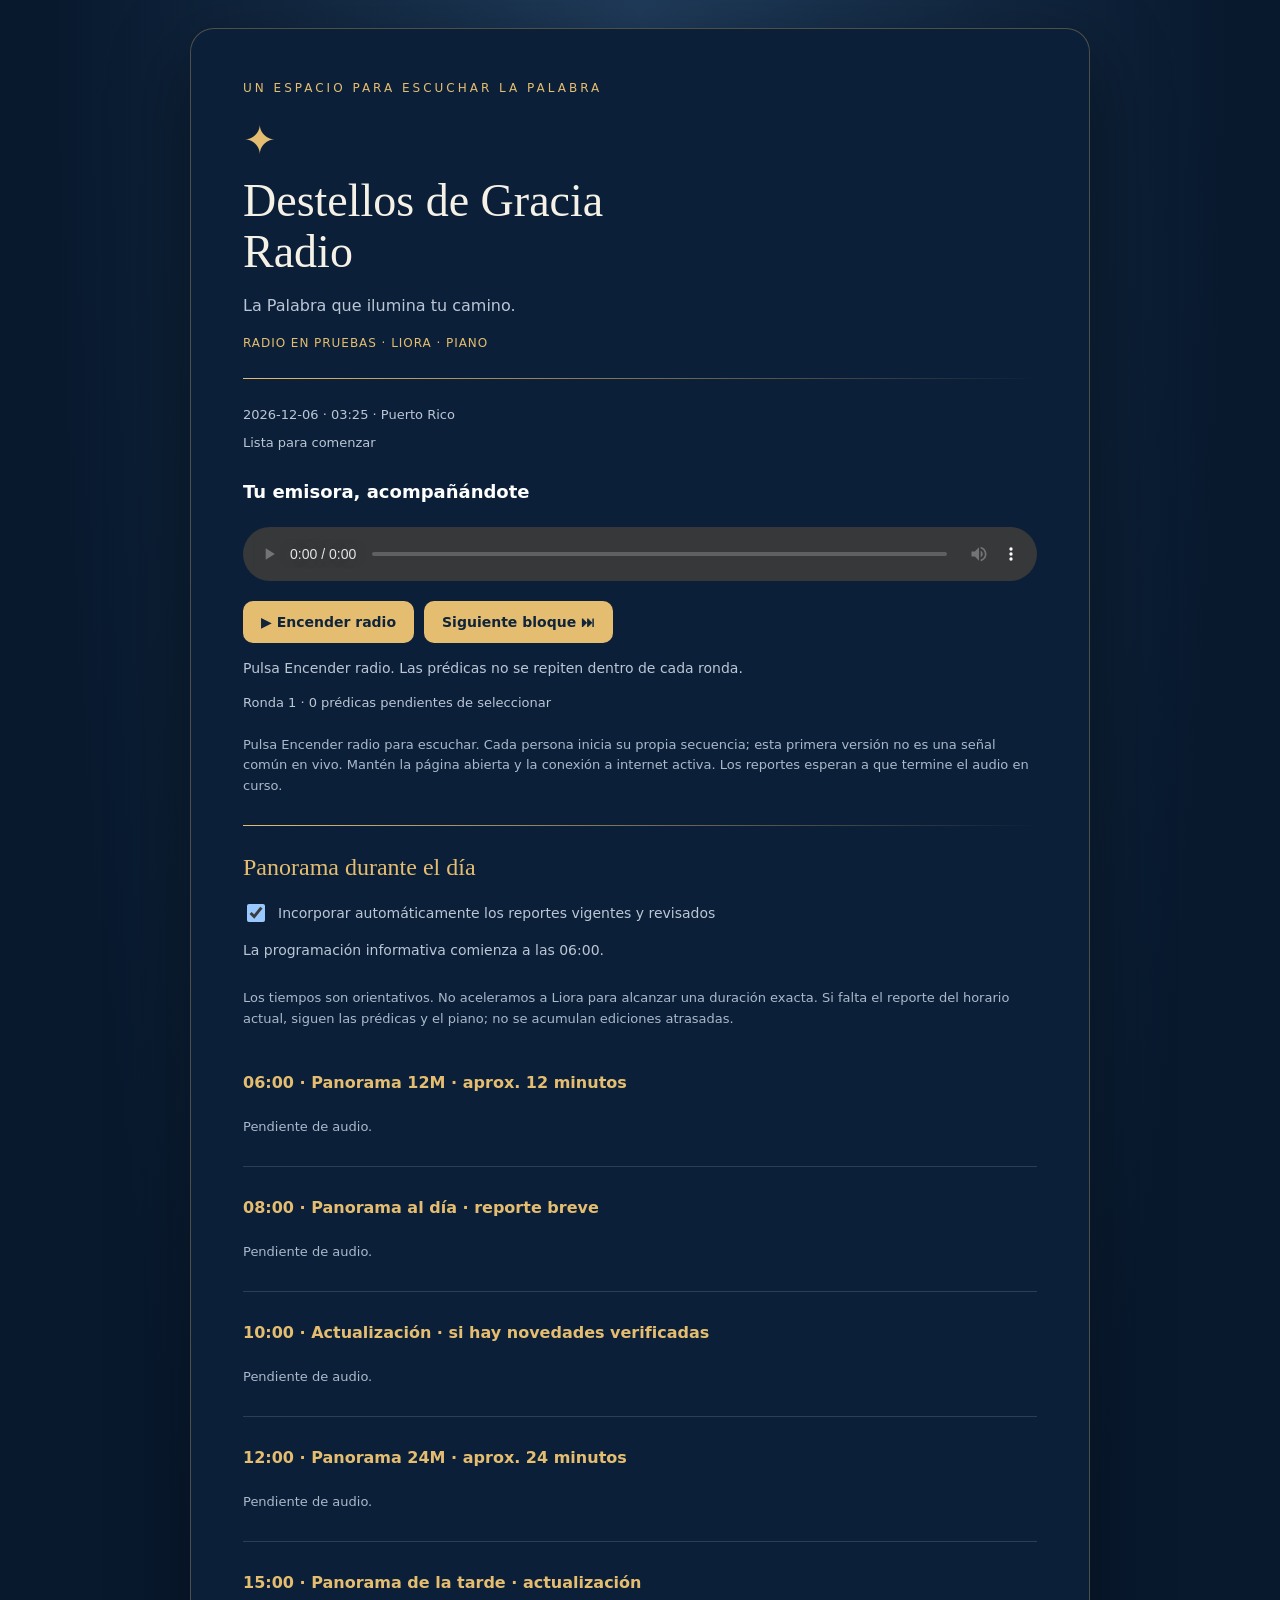
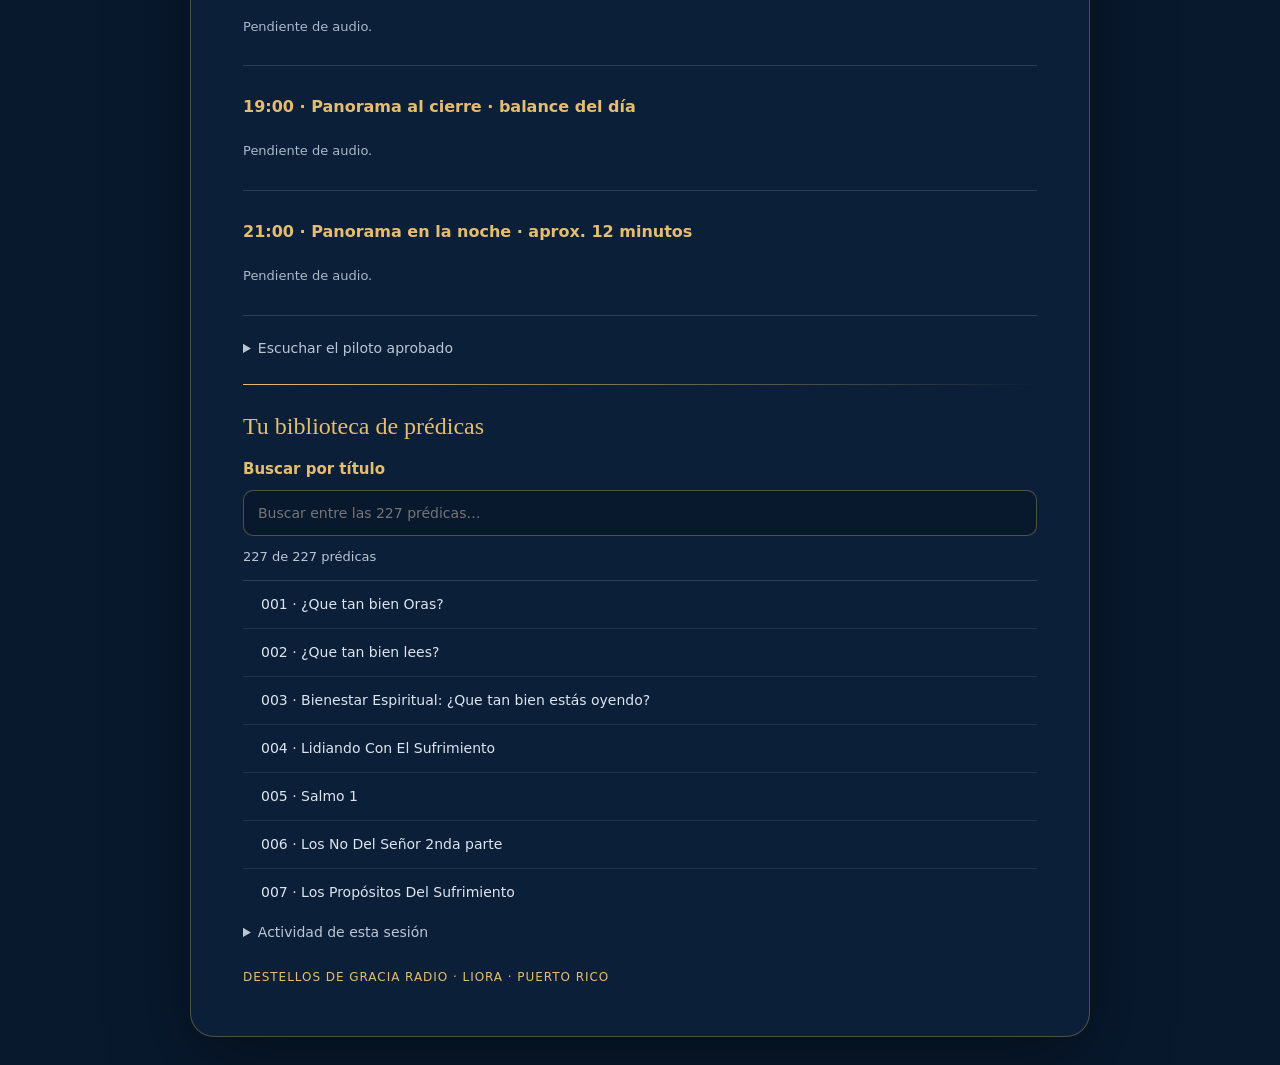
==== index.html @ 6cd58c72 "Publicar Destellos de Gracia Radio con Liora y piano" ====
<!doctype html>
<html lang="es"><head><meta charset="utf-8"><meta name="viewport" content="width=device-width,initial-scale=1"><title>Destellos de Gracia Radio · Liora y Panorama</title><meta name="description" content="Escucha prédicas bíblicas, la voz de Liora y piano instrumental. Panorama: información y reflexión cristiana desde Puerto Rico."><link rel="stylesheet" href="estilo.css"></head>
<body><main class="radio">
<div class="brand">Un espacio para escuchar la Palabra</div><div class="mark" aria-hidden="true">✦</div>
<h1>Destellos de Gracia<br>Radio</h1>
<p>La Palabra que ilumina tu camino.</p><div class="badge">RADIO EN PRUEBAS · LIORA · PIANO</div>
<div class="line"></div>
<p id="clock" class="count"></p><p id="kind" class="count">Lista para comenzar</p><h2 id="title" class="track">Tu emisora, acompañándote</h2>
<audio id="player" controls preload="metadata" aria-label="Radio continua"></audio>
<div class="controls"><button id="start" type="button">▶ Encender radio</button><button id="next" type="button">Siguiente bloque ⏭</button></div>
<p id="status" class="status" role="status" aria-live="polite">Pulsa Encender radio. Las prédicas no se repiten dentro de cada ronda.</p>
<p id="round" class="count"></p>
<p class="note">Pulsa Encender radio para escuchar. Cada persona inicia su propia secuencia; esta primera versión no es una señal común en vivo. Mantén la página abierta y la conexión a internet activa. Los reportes esperan a que termine el audio en curso.</p>
<div class="line"></div><h2>Panorama durante el día</h2>
<label class="options"><input id="schedule" type="checkbox" checked> Incorporar automáticamente los reportes vigentes y revisados</label>
<p id="scheduleStatus" class="status" role="status" aria-live="polite"></p>
<p class="note">Los tiempos son orientativos. No aceleramos a Liora para alcanzar una duración exacta. Si falta el reporte del horario actual, siguen las prédicas y el piano; no se acumulan ediciones atrasadas.</p>
<div id="slots"></div><p id="archiveStatus" class="note" hidden></p>
<details hidden><summary>Cargar un reporte del día</summary>
<div class="upload-row"><label>Espacio<select id="slot"></select></label><label>Fecha de la edición<input id="date" type="date"></label></div>
<label class="options"><input id="reviewed" type="checkbox"> Confirmo que revisé el contenido y que su fecha es correcta</label>
<input id="upload" type="file" accept="audio/*,.wav,.m4a,.mp3"><p id="uploadStatus" class="status" role="status" aria-live="polite"></p>
<p class="note">Este control incorpora un archivo de audio terminado. No investiga noticias ni genera automáticamente una edición nueva.</p>
</details>
<details><summary>Escuchar el piloto aprobado</summary><p class="note">Archivo histórico del 28 de octubre de 2026, de aproximadamente 13:45. Se puede escuchar como prueba, pero no se utiliza automáticamente como un reporte nuevo del día.</p><button id="pilot" type="button">Añadir el piloto al próximo cambio de bloque</button><p id="pilotStatus" class="note"></p><p class="note"><a href="guion-piloto.html">Guion y fuentes del piloto</a></p></details>
<div class="line"></div><h2>Tu biblioteca de prédicas</h2><label class="picker" for="search">Buscar por título</label><input class="search" id="search" type="search" placeholder="Buscar entre las 227 prédicas…"><p id="count" class="count"></p><ol id="library" class="library"></ol>
<details><summary>Actividad de esta sesión</summary><ol id="log" class="log"></ol></details>
<footer>DESTELLOS DE GRACIA RADIO · LIORA · PUERTO RICO</footer>
</main><script src="catalogo.js"></script><script src="motor.js"></script><script src="radio.js"></script></body></html>
---- estilo.css ----
:root{color-scheme:dark;--navy:#08192e;--gold:#e5bd70;--muted:#bbc6d5}*{box-sizing:border-box}body{margin:0;min-height:100vh;display:grid;place-items:center;padding:28px 18px;background:radial-gradient(ellipse at top,#203c5b,var(--navy) 65%);color:#f6f1e6;font-family:Georgia,serif}.radio{width:min(100%,660px);padding:clamp(26px,6vw,52px);border:1px solid #e5bd704d;border-radius:24px;background:#0b2038;box-shadow:0 24px 80px #0006}.brand{font:12px system-ui,sans-serif;letter-spacing:.25em;text-transform:uppercase;color:var(--gold)}.mark{font-size:40px;color:var(--gold);margin:22px 0 12px}h1{font-weight:400;font-size:clamp(32px,7vw,46px);line-height:1.1;margin:0 0 16px}p{font:16px/1.65 system-ui,sans-serif;color:var(--muted)}.line{height:1px;background:linear-gradient(90deg,var(--gold),transparent);margin:28px 0}.picker{display:block;font:600 15px system-ui,sans-serif;color:var(--gold);margin-bottom:12px}input{display:block;max-width:100%;font:14px system-ui,sans-serif;color:var(--muted)}input::file-selector-button,button{border:0;border-radius:10px;background:var(--gold);color:#10243a;padding:13px 18px;font:600 14px system-ui,sans-serif;cursor:pointer;margin-right:10px}input:focus-visible,button:focus-visible,audio:focus-visible{outline:3px solid white;outline-offset:5px}.track{margin:28px 0 6px;overflow-wrap:anywhere;color:#fff;font:600 18px/1.5 system-ui,sans-serif}audio{width:100%;margin:16px 0}#status{font-size:14px;min-height:24px}.note{font-size:12px;margin-top:25px;color:#aab8ca}footer{margin-top:30px;color:var(--gold);font:12px system-ui,sans-serif;letter-spacing:.08em}

.radio{width:min(100%,850px)}.controls{display:flex;gap:10px;flex-wrap:wrap}.controls button{margin:0}button:disabled{opacity:.4;cursor:default}.search{width:100%;padding:14px;border:1px solid #e5bd7055;border-radius:10px;background:#08192e;color:white;margin:12px 0}.library{list-style:none;padding:0;max-height:420px;overflow:auto;border-top:1px solid #ffffff22}.library li{border-bottom:1px solid #ffffff16}.library button{width:100%;text-align:left;background:transparent;color:#dce4ef;border-radius:0;margin:0;font-weight:400;line-height:1.5}.library button[aria-current="true"]{color:var(--gold);background:#e5bd7014;border-left:3px solid var(--gold)}.options{display:flex;gap:10px;align-items:center;font:14px system-ui;color:var(--muted);margin-top:20px}.options input{width:18px;height:18px}.count{font:13px system-ui;color:var(--muted)}details{margin-top:24px;font:14px system-ui;color:var(--muted)}details input{margin-top:15px}
.program-slot{padding:16px 0;border-bottom:1px solid #ffffff22;font:14px system-ui}.program-slot h3{font-size:16px;color:var(--gold)}.program-slot label{display:flex;align-items:center;gap:10px;margin:12px 0}.program-slot input[type=date]{padding:8px;background:#08192e;color:white;border:1px solid #ffffff44;border-radius:6px}.program-slot input[type=file]{margin-top:12px}h2{font-weight:400}summary{cursor:pointer}
.radio{width:min(100%,900px)}h2{color:var(--gold)}select,input[type=date]{padding:10px;background:#10243a;color:#fff;border:1px solid #e5bd7066;border-radius:8px;font:15px system-ui}.upload-row{display:flex;gap:12px;flex-wrap:wrap;margin:14px 0}.upload-row label{font:14px/1.5 system-ui;display:grid;gap:5px}button{margin-bottom:10px}a{color:var(--gold)}.small{font-size:13px}.badge{font:12px system-ui;color:var(--gold);letter-spacing:.08em}.log{font:13px/1.6 system-ui;max-height:140px;overflow:auto}.options{display:flex;align-items:center;gap:10px;font:14px system-ui;margin:12px 0}.options input{width:18px;height:18px}.program-slot{padding:15px 0}.pill{border:1px solid #e5bd7044;padding:14px;border-radius:12px;background:#112a43}.library{max-height:320px}.library button{margin-bottom:0}.note{font:13px/1.6 system-ui}.status{font:14px/1.6 system-ui;min-height:24px}
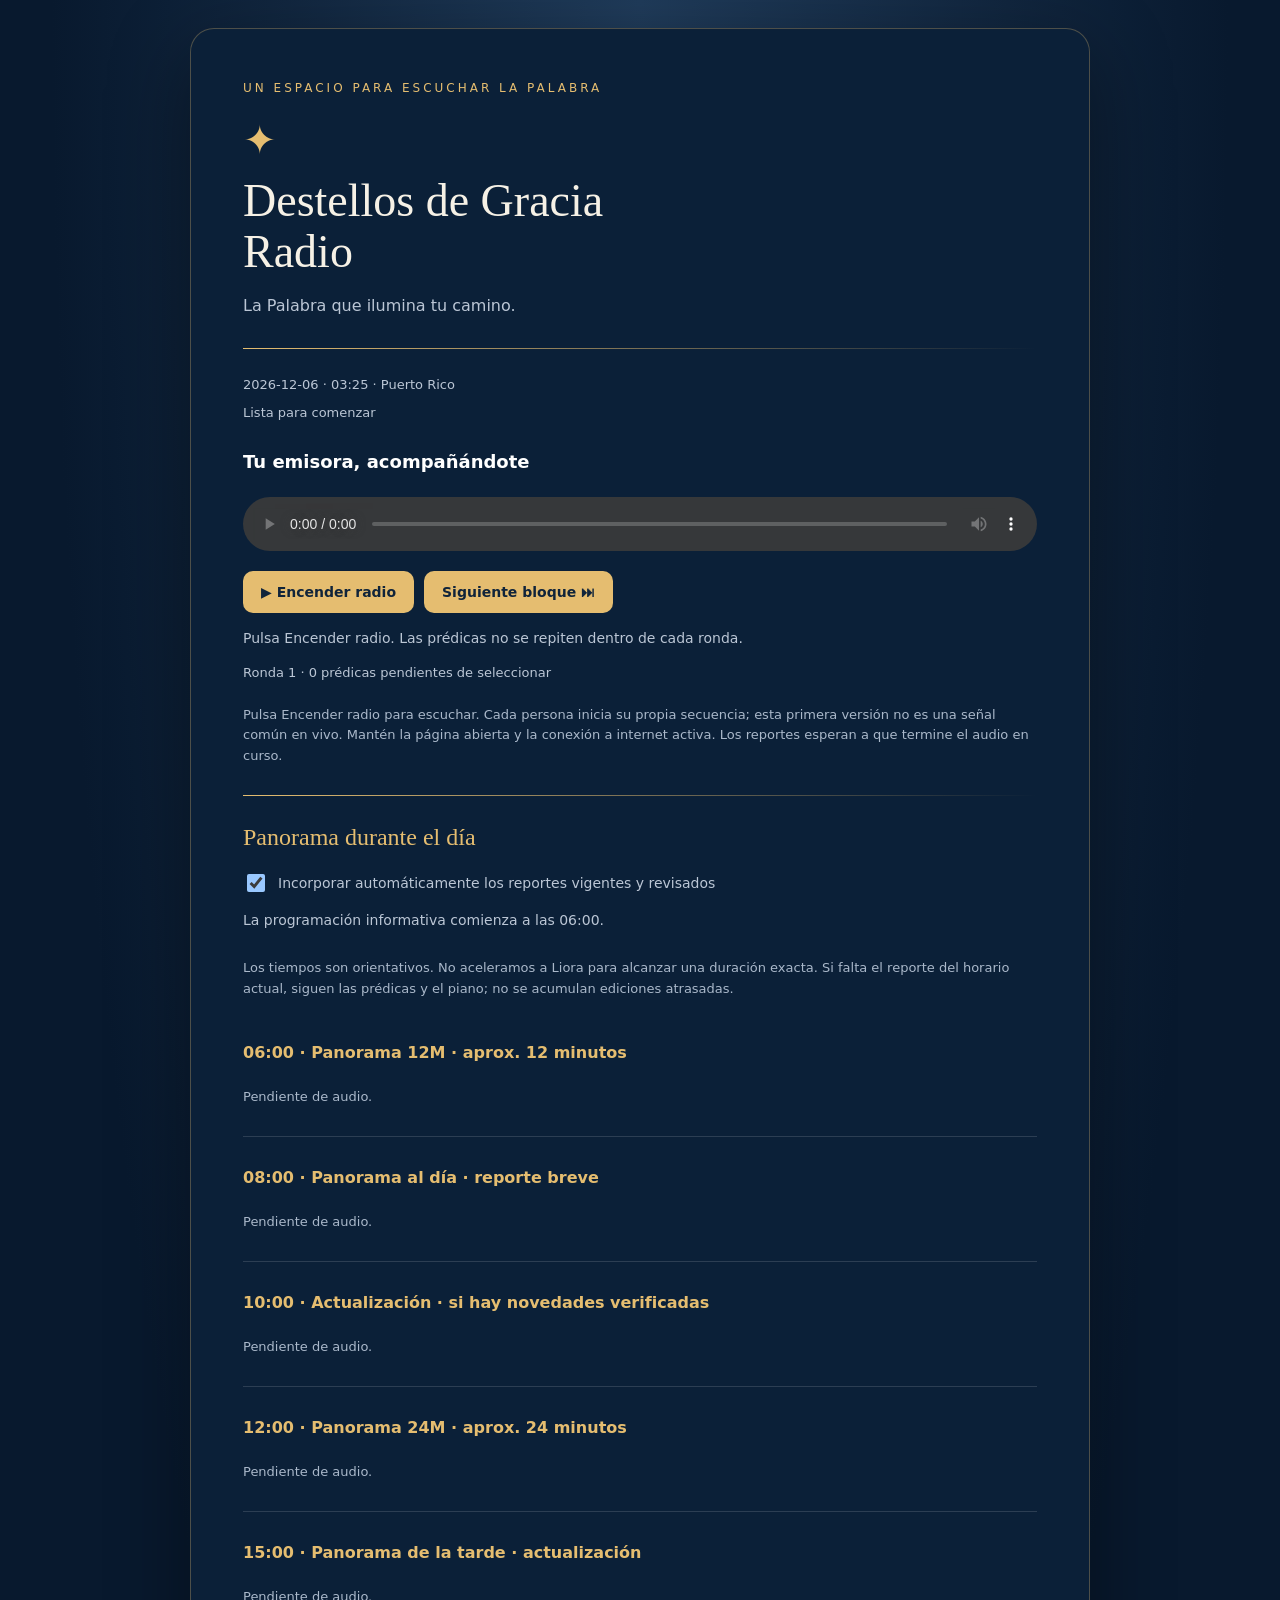
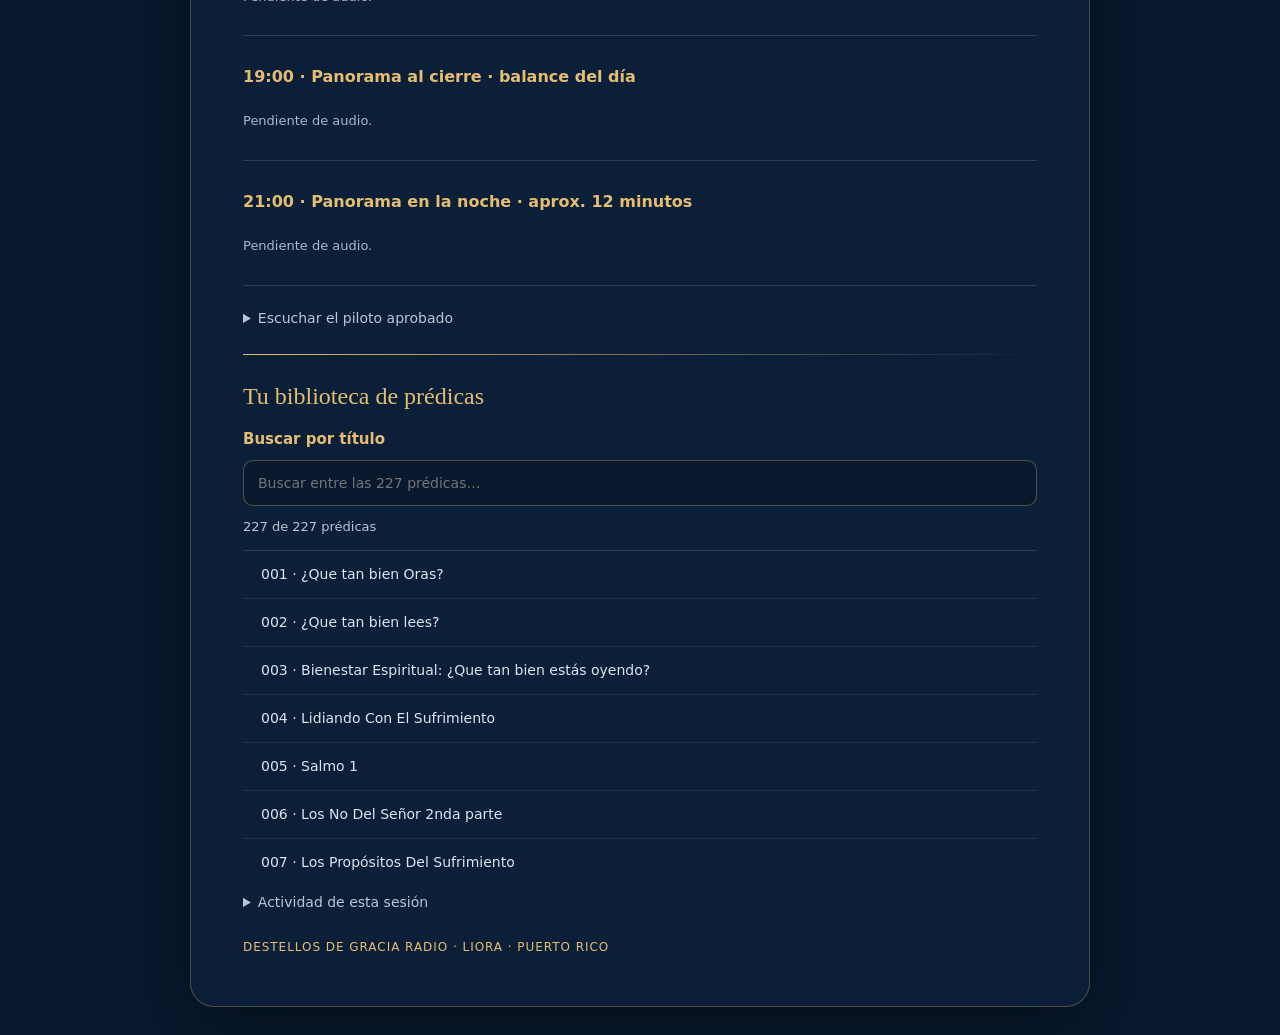
==== commit e9dc0ac1: "Quitar leyenda de pruebas del encabezado" ====
--- a/index.html
+++ b/index.html
@@ -3,7 +3,7 @@
 <body><main class="radio">
 <div class="brand">Un espacio para escuchar la Palabra</div><div class="mark" aria-hidden="true">✦</div>
 <h1>Destellos de Gracia<br>Radio</h1>
-<p>La Palabra que ilumina tu camino.</p><div class="badge">RADIO EN PRUEBAS · LIORA · PIANO</div>
+<p>La Palabra que ilumina tu camino.</p>
 <div class="line"></div>
 <p id="clock" class="count"></p><p id="kind" class="count">Lista para comenzar</p><h2 id="title" class="track">Tu emisora, acompañándote</h2>
 <audio id="player" controls preload="metadata" aria-label="Radio continua"></audio>
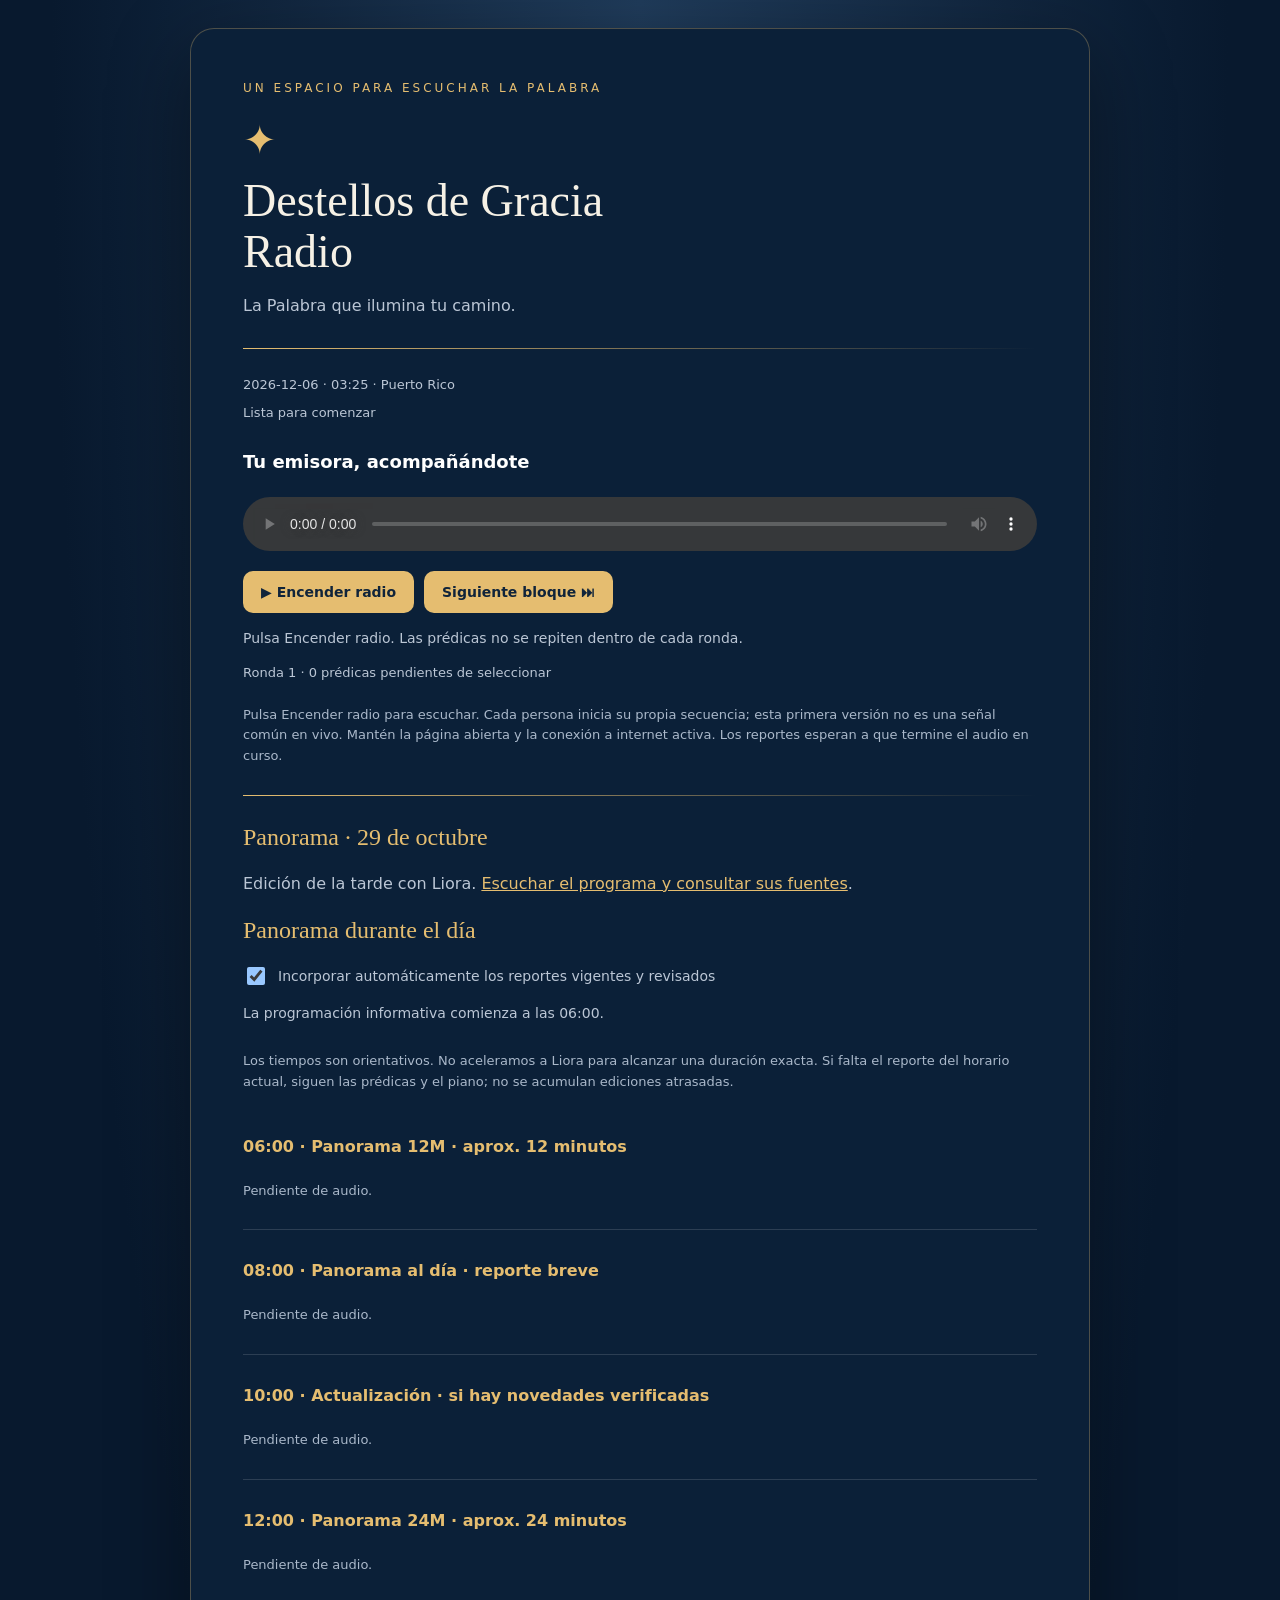
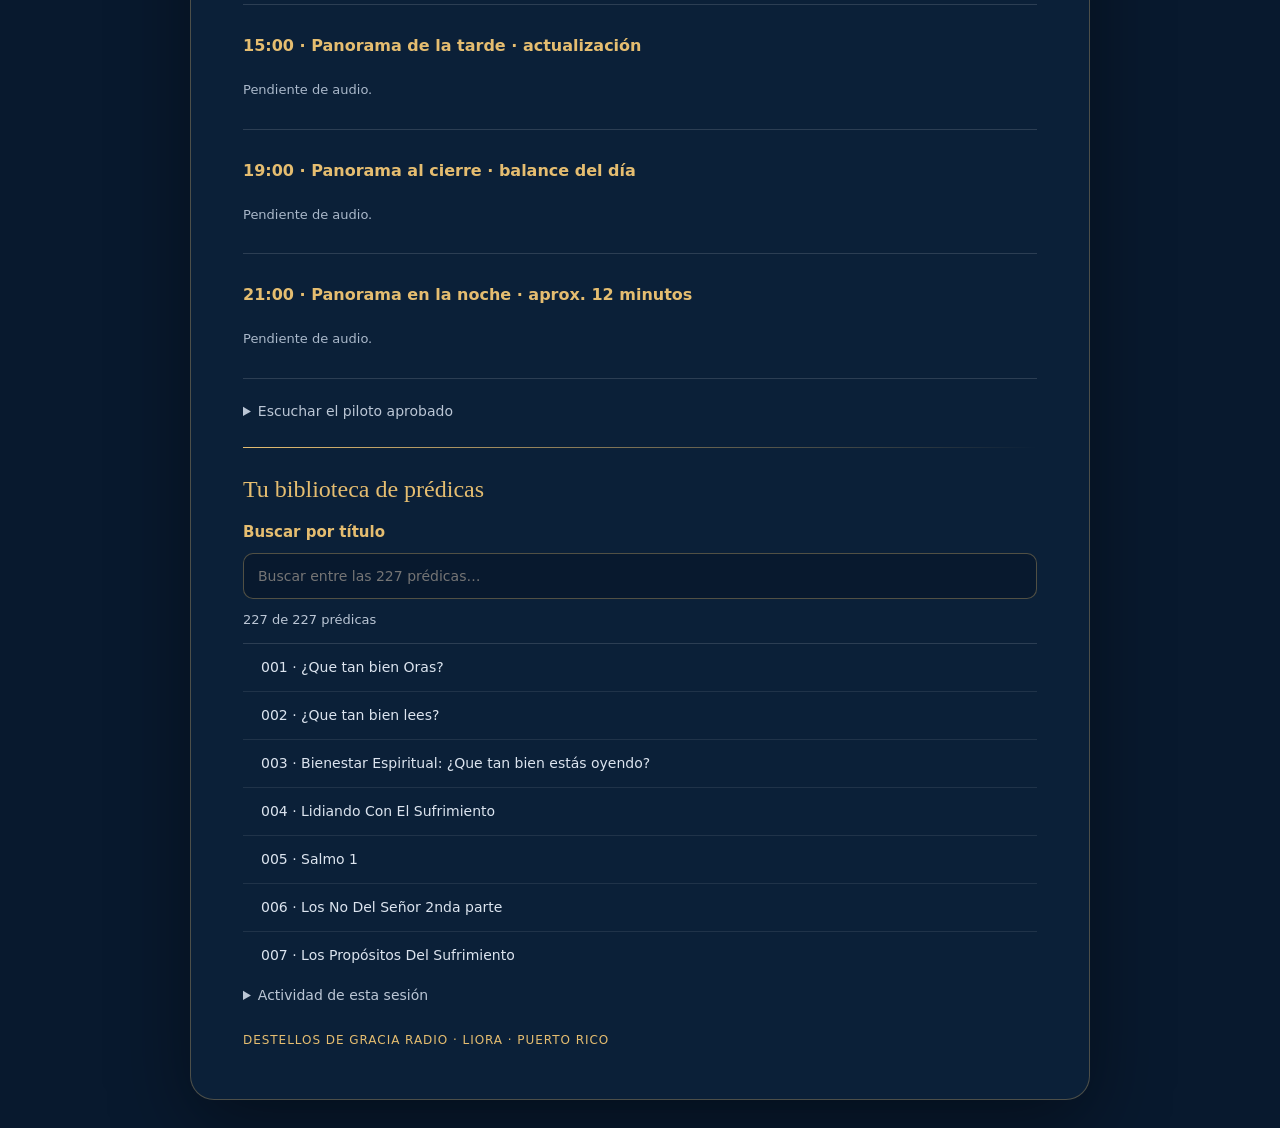
==== commit fc50f21d: "Publicar Panorama del 29 de octubre de 2026" ====
--- a/index.html
+++ b/index.html
@@ -1,5 +1,5 @@
 <!doctype html>
-<html lang="es"><head><meta charset="utf-8"><meta name="viewport" content="width=device-width,initial-scale=1"><title>Destellos de Gracia Radio · Liora y Panorama</title><meta name="description" content="Escucha prédicas bíblicas, la voz de Liora y piano instrumental. Panorama: información y reflexión cristiana desde Puerto Rico."><link rel="stylesheet" href="estilo.css"></head>
+<html lang="es"><head><meta charset="utf-8"><meta name="viewport" content="width=device-width,initial-scale=1"><title>Destellos de Gracia Radio</title><meta name="description" content="Escucha prédicas bíblicas, la voz de Liora y piano instrumental. Panorama: información y reflexión cristiana desde Puerto Rico."><link rel="stylesheet" href="estilo.css"><link rel="apple-touch-icon" sizes="180x180" href="apple-touch-icon.png"><link rel="icon" type="image/png" sizes="512x512" href="icon-512.png"><link rel="manifest" href="manifest.webmanifest"><meta name="apple-mobile-web-app-title" content="Destellos Radio"><meta name="apple-mobile-web-app-capable" content="yes"><meta name="theme-color" content="#081e31"></head>
 <body><main class="radio">
 <div class="brand">Un espacio para escuchar la Palabra</div><div class="mark" aria-hidden="true">✦</div>
 <h1>Destellos de Gracia<br>Radio</h1>
@@ -11,7 +11,7 @@
 <p id="status" class="status" role="status" aria-live="polite">Pulsa Encender radio. Las prédicas no se repiten dentro de cada ronda.</p>
 <p id="round" class="count"></p>
 <p class="note">Pulsa Encender radio para escuchar. Cada persona inicia su propia secuencia; esta primera versión no es una señal común en vivo. Mantén la página abierta y la conexión a internet activa. Los reportes esperan a que termine el audio en curso.</p>
-<div class="line"></div><h2>Panorama durante el día</h2>
+<div class="line"></div><h2>Panorama · 29 de octubre</h2><p>Edición de la tarde con Liora. <a href="panorama-2026-10-29.html">Escuchar el programa y consultar sus fuentes</a>.</p><h2>Panorama durante el día</h2>
 <label class="options"><input id="schedule" type="checkbox" checked> Incorporar automáticamente los reportes vigentes y revisados</label>
 <p id="scheduleStatus" class="status" role="status" aria-live="polite"></p>
 <p class="note">Los tiempos son orientativos. No aceleramos a Liora para alcanzar una duración exacta. Si falta el reporte del horario actual, siguen las prédicas y el piano; no se acumulan ediciones atrasadas.</p>
